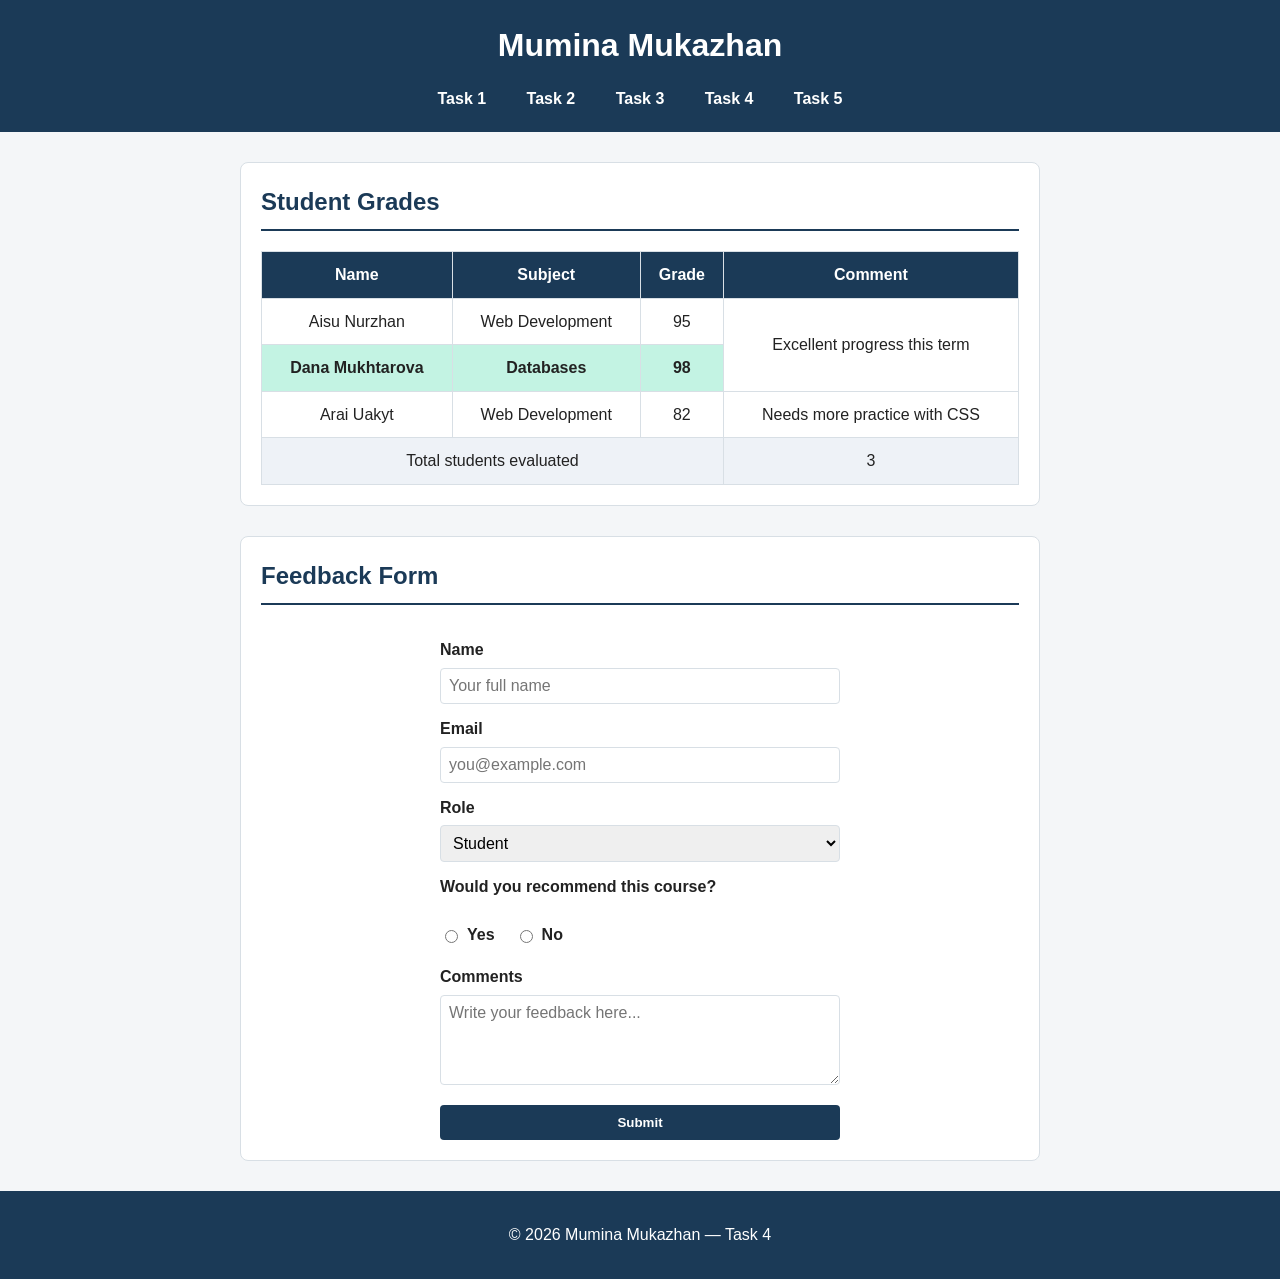
==== task4.html @ 05f31977 "Initial commit" ====
<!DOCTYPE html>
<html lang="en">
<head>
  <meta charset="UTF-8">
  <meta name="viewport" content="width=device-width, initial-scale=1.0">
  <title>Task 4 — Table & Form</title>
  <link rel="stylesheet" href="task4.css">
</head>
<body>

  <header class="site-header">
    <h1>Mumina Mukazhan</h1>
    <nav class="site-nav">
      <a href="index.html">Task 1</a>
      <a href="task2.html">Task 2</a>
      <a href="exercise1/index.html">Task 3</a>
      <a href="task4.html">Task 4</a>
      <a href="task5.html">Task 5</a>
    </nav>
  </header>

  <div class="page">

    <section class="card">
      <h2 id="grades-heading">Student Grades</h2>

      <table class="grades-table">
        <thead>
          <tr>
            <th>Name</th>
            <th>Subject</th>
            <th>Grade</th>
            <th>Comment</th>
          </tr>
        </thead>
        <tbody>
          <tr>
            <td>Aisu Nurzhan</td>
            <td>Web Development</td>
            <td>95</td>
            <td rowspan="2">Excellent progress this term</td>
          </tr>
          <tr class="highlight-row">
            <td>Dana Mukhtarova</td>
            <td>Databases</td>
            <td>98</td>
          </tr>
          <tr>
            <td>Arai Uakyt</td>
            <td>Web Development</td>
            <td>82</td>
            <td>Needs more practice with CSS</td>
          </tr>
          <tr>
            <td colspan="3">Total students evaluated</td>
            <td>3</td>
          </tr>
        </tbody>
      </table>
    </section>

    <section class="card">
      <h2>Feedback Form</h2>

      <form class="feedback-form" id="feedback-form">
        <label for="name">Name</label>
        <input type="text" id="name" name="name" placeholder="Your full name" required>

        <label for="email">Email</label>
        <input type="email" id="email" name="email" placeholder="you@example.com" required>

        <label for="role">Role</label>
        <select id="role" name="role">
          <option value="student">Student</option>
          <option value="teacher">Teacher</option>
          <option value="other">Other</option>
        </select>

        <label>Would you recommend this course?</label>
        <div class="radio-group">
          <label class="radio-label"><input type="radio" name="recommend" value="yes"> Yes</label>
          <label class="radio-label"><input type="radio" name="recommend" value="no"> No</label>
        </div>

        <label for="comments">Comments</label>
        <textarea id="comments" name="comments" rows="4" placeholder="Write your feedback here..."></textarea>

        <button type="submit" class="submit-btn">Submit</button>
      </form>
    </section>

  </div>

  <footer class="footer">
    <p>&copy; 2026 Mumina Mukazhan — Task 4</p>
  </footer>

</body>
</html>
---- task4.css ----
body {
  margin: 0;
  padding: 0;
  font-family: 'Segoe UI', Arial, sans-serif;
  background-color: #f4f6f8;
  color: #222;
  line-height: 1.6;
}

.site-header {
  background-color: #1b3a57;
  color: #fff;
  padding: 20px;
  text-align: center;
}

.site-header h1 {
  color: #fff;
  margin: 0 0 15px 0;
}

.site-nav a {
  color: #fff;
  text-decoration: none;
  font-weight: bold;
  padding: 6px 10px;
  margin: 0 8px;
  border-radius: 4px;
  transition: background-color 0.3s ease;
}

.site-nav a:hover {
  background-color: #c3f3e3;
  color: #1b3a57;
}

.page {
  max-width: 800px;
  margin: 30px auto;
  padding: 0 20px;
}

.card {
  background-color: #ffffff;
  border: 1px solid #d8dfe5;
  border-radius: 8px;
  padding: 20px;
  margin-bottom: 30px;
}

.card h2,
#grades-heading {
  color: #1b3a57;
  border-bottom: 2px solid #1b3a57;
  padding-bottom: 8px;
  margin-top: 0;
}

/* ===== TABLE ===== */
.grades-table {
  width: 100%;
  border-collapse: collapse;
  margin-top: 15px;
}

.grades-table th,
.grades-table td {
  border: 1px solid #d8dfe5;
  padding: 10px;
  text-align: center;
}

.grades-table thead {
  background-color: #1b3a57;
  color: #fff;
}

.grades-table tbody tr:nth-child(even) {
  background-color: #eef2f7;
}

.highlight-row {
  background-color: #c3f3e3 !important;
  font-weight: bold;
}

/* ===== FORM ===== */
.feedback-form {
  display: flex;
  flex-direction: column;
  max-width: 400px;
  margin: 15px auto 0 auto;
}

.feedback-form label {
  font-weight: bold;
  margin-top: 12px;
  margin-bottom: 5px;
}

.feedback-form input,
.feedback-form select,
.feedback-form textarea {
  padding: 8px;
  border: 1px solid #d8dfe5;
  border-radius: 4px;
  font-family: inherit;
  font-size: 1rem;
}

.radio-group {
  display: flex;
  gap: 20px;
  margin-top: 5px;
}

.radio-label {
  font-weight: normal;
  margin: 0;
  display: flex;
  align-items: center;
  gap: 6px;
}

.submit-btn {
  margin-top: 20px;
  padding: 10px;
  background-color: #1b3a57;
  color: #fff;
  border: none;
  border-radius: 4px;
  font-weight: bold;
  cursor: pointer;
  transition: background-color 0.3s ease;
}

.submit-btn:hover {
  background-color: #c3f3e3;
  color: #1b3a57;
}

.footer {
  text-align: center;
  padding: 15px;
  background-color: #1b3a57;
  color: #fff;
  margin-top: 20px;
}
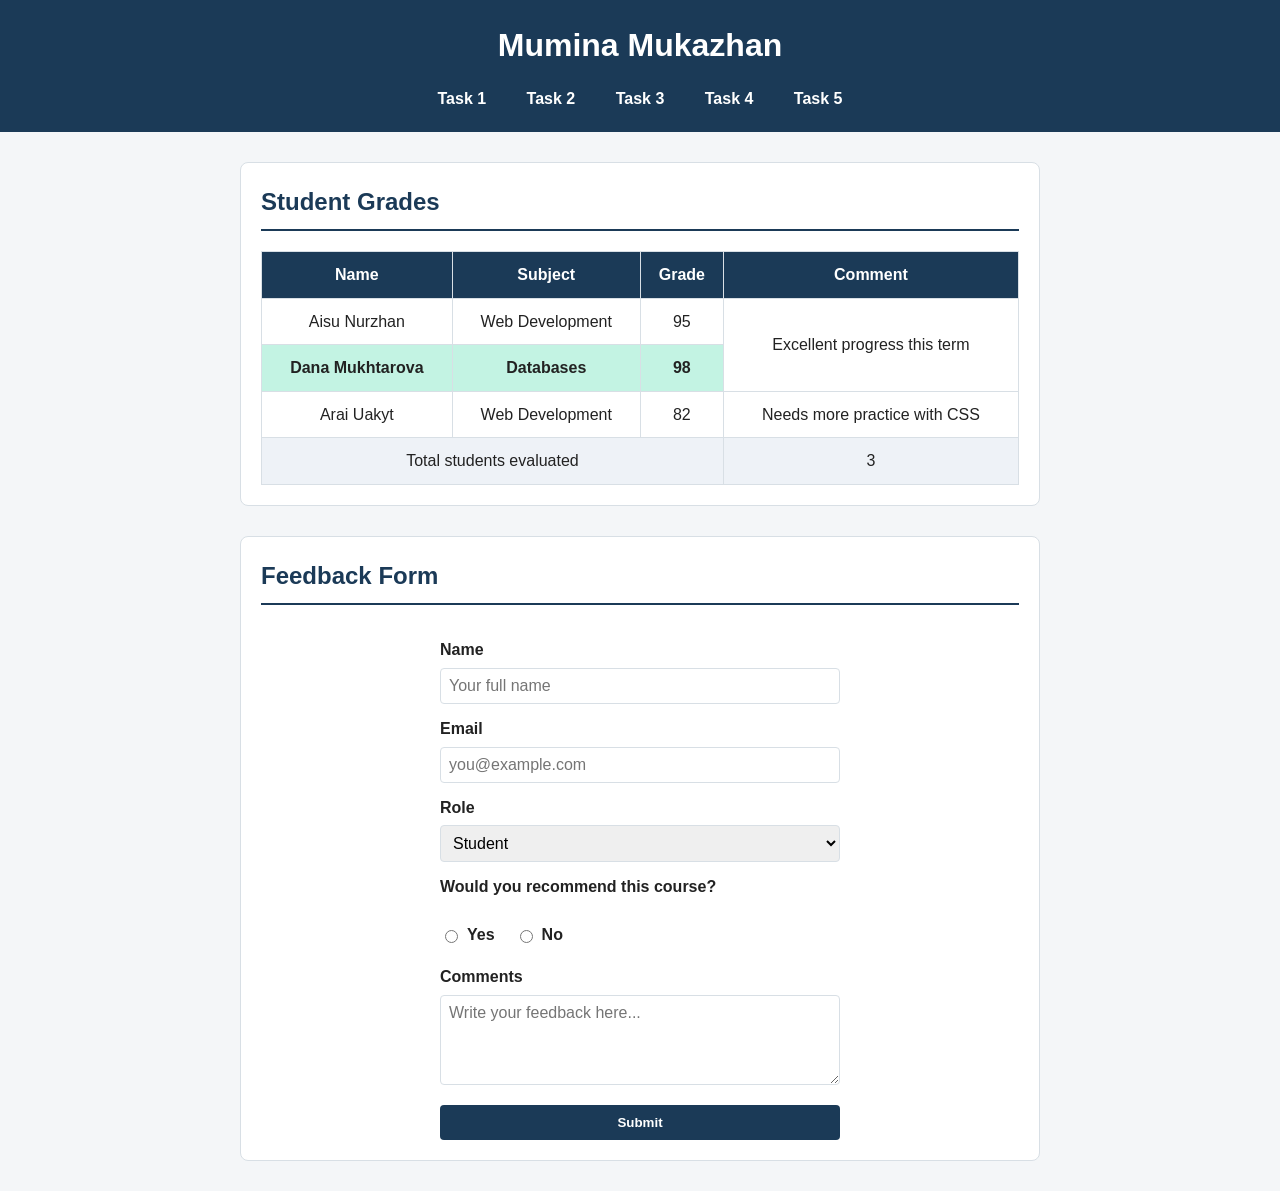
==== commit dd49d2f4: "Initial commit" ====
--- a/task4.html
+++ b/task4.html
@@ -91,9 +91,5 @@
 
   </div>
 
-  <footer class="footer">
-    <p>&copy; 2026 Mumina Mukazhan — Task 4</p>
-  </footer>
-
 </body>
 </html>
